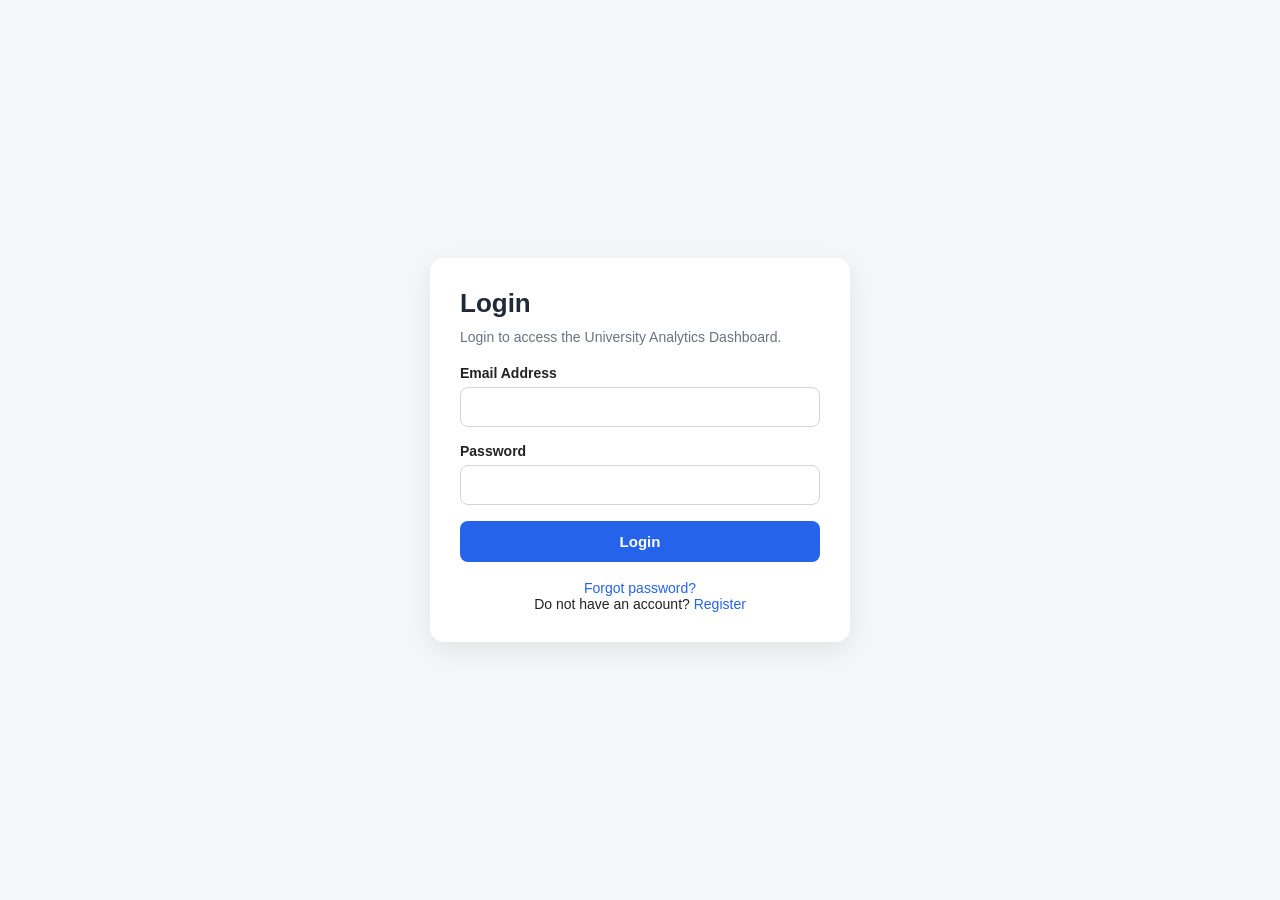
==== frontend-client/alumni.html @ 3763b89b "Finish first two phases of frontend part. Co-authored-by: Copilot <copilot@github.com>" ====
<!DOCTYPE html>
<html lang="en">
<head>
    <meta charset="UTF-8">
    <title>View Alumni - Alumni Analytics</title>
    <link rel="stylesheet" href="assets/css/style.css">
</head>
<body>

<div class="dashboard-layout">
    <aside class="sidebar">
        <h2>Alumni CW2</h2>
        <a href="dashboard.html">Dashboard</a>
        <a href="alumni.html">View Alumni</a>
        <a href="analytics.html">Graphs</a>
        <a href="reports.html">Reports</a>
        <a href="bidding.html">Bidding</a>
        <a href="#" onclick="logout()">Logout</a>
    </aside>

    <main class="main-content">
        <div class="page-header">
            <h1>View Alumni</h1>
            <p>Filter alumni by programme, graduation year, and industry sector.</p>
        </div>

        <section class="filter-panel">
            <div>
                <label>Programme</label>
                <input type="text" id="programmeFilter" placeholder="Computer Science">
            </div>

            <div>
                <label>Graduation Year</label>
                <input type="number" id="graduationYearFilter" placeholder="2024">
            </div>

            <div>
                <label>Industry Sector</label>
                <input type="text" id="industrySectorFilter" placeholder="Technology">
            </div>

            <button onclick="loadAlumni()">Apply Filters</button>
        </section>

        <section class="table-card">
            <h2>Alumni Records</h2>

            <div class="table-wrapper">
                <table class="data-table">
                    <thead>
                        <tr>
                            <th>Name</th>
                            <th>Email</th>
                            <th>Programme</th>
                            <th>Graduation Year</th>
                            <th>Job Title</th>
                            <th>Company</th>
                            <th>Industry</th>
                        </tr>
                    </thead>
                    <tbody id="alumniTableBody">
                        <tr>
                            <td colspan="7" class="empty-message">Loading alumni records...</td>
                        </tr>
                    </tbody>
                </table>
            </div>
        </section>
    </main>
</div>

<script src="assets/js/config.js"></script>
<script src="assets/js/auth.js"></script>
<script src="assets/js/alumni.js"></script>
</body>
</html>
---- frontend-client/assets/css/style.css ----
* {
    margin: 0;
    padding: 0;
    box-sizing: border-box;
    font-family: Arial, Helvetica, sans-serif;
}

body {
    background: #f4f6f9;
    color: #222;
}

.auth-page {
    min-height: 100vh;
    display: flex;
    align-items: center;
    justify-content: center;
    padding: 20px;
}

.auth-card {
    width: 100%;
    max-width: 420px;
    background: #ffffff;
    padding: 30px;
    border-radius: 14px;
    box-shadow: 0 8px 25px rgba(0, 0, 0, 0.08);
}

.auth-card h1 {
    margin-bottom: 10px;
    font-size: 26px;
    color: #1f2937;
}

.auth-card p {
    margin-bottom: 20px;
    color: #6b7280;
    font-size: 14px;
}

.form-group {
    margin-bottom: 16px;
}

.form-group label {
    display: block;
    margin-bottom: 6px;
    font-weight: bold;
    font-size: 14px;
}

.form-group input {
    width: 100%;
    padding: 11px;
    border: 1px solid #d1d5db;
    border-radius: 8px;
    font-size: 14px;
}

.form-group input:focus {
    outline: none;
    border-color: #2563eb;
}

.btn {
    width: 100%;
    padding: 12px;
    border: none;
    border-radius: 8px;
    background: #2563eb;
    color: white;
    font-size: 15px;
    font-weight: bold;
    cursor: pointer;
}

.btn:hover {
    background: #1d4ed8;
}

.auth-links {
    margin-top: 18px;
    text-align: center;
    font-size: 14px;
}

.auth-links a {
    color: #2563eb;
    text-decoration: none;
}

.auth-links a:hover {
    text-decoration: underline;
}

.message {
    margin-top: 15px;
    padding: 12px;
    border-radius: 8px;
    font-size: 14px;
    display: none;
}

.message.success {
    display: block;
    background: #dcfce7;
    color: #166534;
}

.message.error {
    display: block;
    background: #fee2e2;
    color: #991b1b;
}

.dashboard-layout {
    display: flex;
    min-height: 100vh;
}

.sidebar {
    width: 240px;
    background: #111827;
    color: white;
    padding: 20px;
}

.sidebar h2 {
    margin-bottom: 25px;
    font-size: 20px;
}

.sidebar a {
    display: block;
    color: #d1d5db;
    text-decoration: none;
    margin-bottom: 14px;
    padding: 10px;
    border-radius: 8px;
}

.sidebar a:hover {
    background: #1f2937;
    color: white;
}

.main-content {
    flex: 1;
    padding: 30px;
}

.topbar {
    background: white;
    padding: 18px;
    border-radius: 12px;
    margin-bottom: 25px;
    box-shadow: 0 4px 16px rgba(0,0,0,0.06);
}

.dashboard-cards {
    display: grid;
    grid-template-columns: repeat(4, 1fr);
    gap: 18px;
    margin-bottom: 25px;
}

.dashboard-card {
    background: #ffffff;
    padding: 22px;
    border-radius: 14px;
    box-shadow: 0 4px 16px rgba(0,0,0,0.06);
}

.dashboard-card h3 {
    font-size: 15px;
    color: #6b7280;
    margin-bottom: 10px;
}

.dashboard-card p {
    font-size: 30px;
    font-weight: bold;
    color: #111827;
}

.content-section {
    background: #ffffff;
    padding: 24px;
    border-radius: 14px;
    box-shadow: 0 4px 16px rgba(0,0,0,0.06);
}

.content-section h2 {
    margin-bottom: 10px;
}

@media (max-width: 900px) {
    .dashboard-layout {
        flex-direction: column;
    }

    .sidebar {
        width: 100%;
    }

    .dashboard-cards {
        grid-template-columns: repeat(2, 1fr);
    }
}

@media (max-width: 600px) {
    .dashboard-cards {
        grid-template-columns: 1fr;
    }
}

.page-header {
    margin-bottom: 22px;
}

.page-header h1 {
    font-size: 28px;
    margin-bottom: 6px;
}

.page-header p {
    color: #6b7280;
}

.filter-panel {
    background: #ffffff;
    padding: 20px;
    border-radius: 14px;
    box-shadow: 0 4px 16px rgba(0,0,0,0.06);
    margin-bottom: 22px;
    display: grid;
    grid-template-columns: repeat(4, 1fr);
    gap: 14px;
    align-items: end;
}

.filter-panel label {
    display: block;
    margin-bottom: 6px;
    font-weight: bold;
    font-size: 14px;
}

.filter-panel input,
.filter-panel select {
    width: 100%;
    padding: 11px;
    border: 1px solid #d1d5db;
    border-radius: 8px;
}

.filter-panel button {
    padding: 12px;
    border: none;
    border-radius: 8px;
    background: #2563eb;
    color: white;
    font-weight: bold;
    cursor: pointer;
}

.table-card,
.chart-card,
.report-card {
    background: #ffffff;
    padding: 22px;
    border-radius: 14px;
    box-shadow: 0 4px 16px rgba(0,0,0,0.06);
    margin-bottom: 22px;
}

.table-wrapper {
    overflow-x: auto;
}

.data-table {
    width: 100%;
    border-collapse: collapse;
    font-size: 14px;
}

.data-table th,
.data-table td {
    padding: 12px;
    border-bottom: 1px solid #e5e7eb;
    text-align: left;
}

.data-table th {
    background: #f9fafb;
    font-weight: bold;
}

.chart-grid {
    display: grid;
    grid-template-columns: repeat(2, 1fr);
    gap: 22px;
}

.chart-card h2 {
    margin-bottom: 16px;
    font-size: 18px;
}

.report-actions {
    display: flex;
    gap: 12px;
    margin-top: 16px;
}

.small-btn {
    padding: 10px 14px;
    border: none;
    border-radius: 8px;
    background: #2563eb;
    color: white;
    font-weight: bold;
    cursor: pointer;
}

.small-btn.secondary {
    background: #111827;
}

.empty-message {
    padding: 18px;
    color: #6b7280;
    text-align: center;
}

@media (max-width: 900px) {
    .filter-panel {
        grid-template-columns: 1fr 1fr;
    }

    .chart-grid {
        grid-template-columns: 1fr;
    }
}

@media (max-width: 600px) {
    .filter-panel {
        grid-template-columns: 1fr;
    }
}
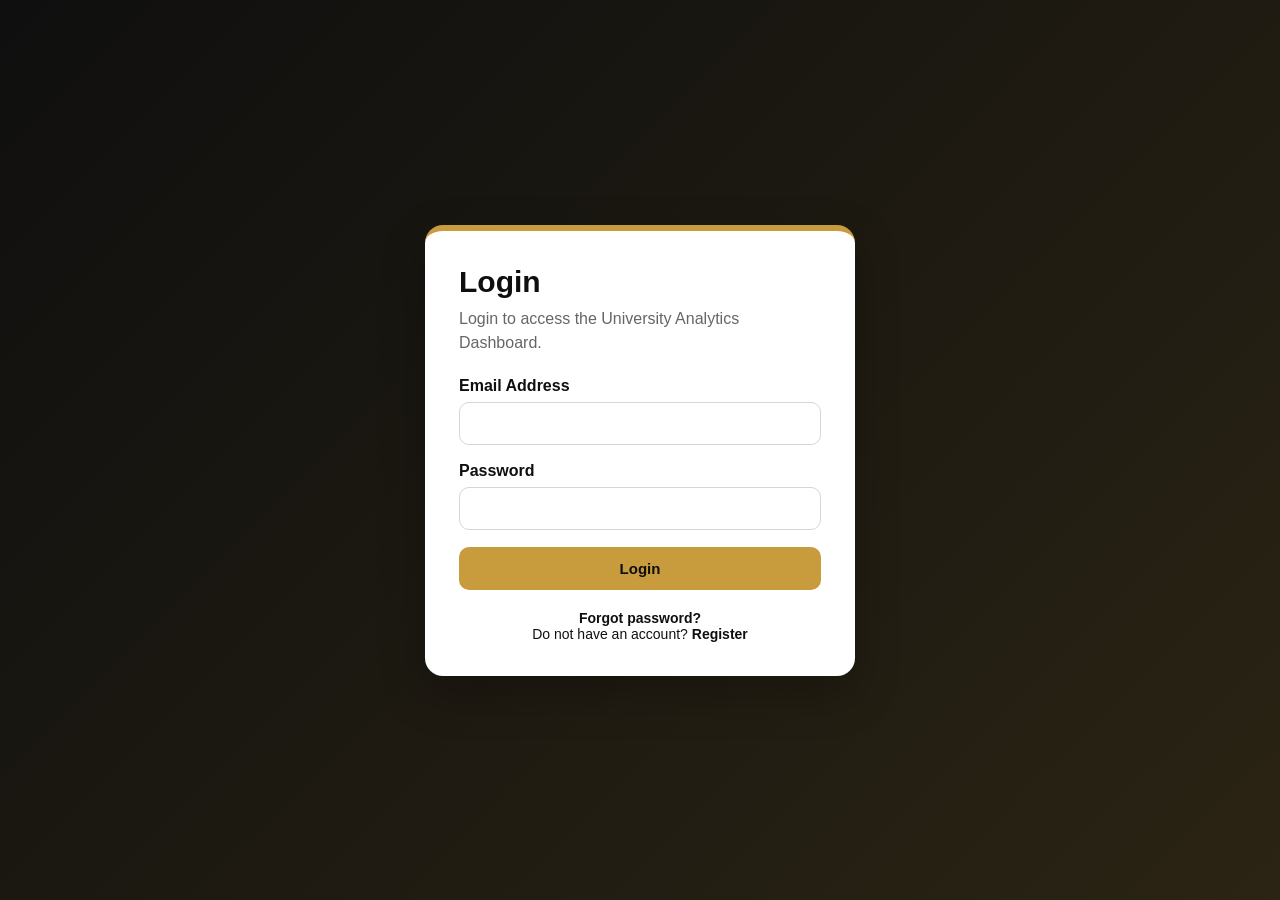
==== commit f31c3565: "Adjustments to the UI." ====
--- a/frontend-client/alumni.html
+++ b/frontend-client/alumni.html
@@ -9,14 +9,24 @@
 
 <div class="dashboard-layout">
     <aside class="sidebar">
+    <div class="sidebar-brand">
         <h2>Alumni CW2</h2>
-        <a href="dashboard.html">Dashboard</a>
-        <a href="alumni.html">View Alumni</a>
-        <a href="analytics.html">Graphs</a>
-        <a href="reports.html">Reports</a>
-        <a href="bidding.html">Bidding</a>
-        <a href="#" onclick="logout()">Logout</a>
-    </aside>
+        <p>Analytics Client</p>
+    </div>
+
+    <nav class="sidebar-nav">
+        <div class="sidebar-links">
+            <a href="dashboard.html">Dashboard</a>
+            <a href="analytics.html">Graphs</a>
+            <a href="alumni.html" class="active">View Alumni</a>
+            <a href="reports.html">Reports</a>
+        </div>
+
+        <div class="sidebar-logout">
+            <a href="#" onclick="logout()">Logout</a>
+        </div>
+    </nav>
+</aside>
 
     <main class="main-content">
         <div class="page-header">
--- a/frontend-client/assets/css/style.css
+++ b/frontend-client/assets/css/style.css
@@ -2,277 +2,485 @@
     margin: 0;
     padding: 0;
     box-sizing: border-box;
+}
+
+:root {
+    --black: #0f0f0f;
+    --dark-black: #090909;
+    --gold: #c89b3c;
+    --light-gold: #e0b84b;
+    --soft-gold: #f7e7bd;
+    --white: #ffffff;
+    --off-white: #f4f4f4;
+    --text-dark: #111111;
+    --text-muted: #666666;
+    --border: #e5e5e5;
+    --danger-bg: #fee2e2;
+    --danger-text: #991b1b;
+    --success-bg: #dcfce7;
+    --success-text: #166534;
+}
+
+body {
     font-family: Arial, Helvetica, sans-serif;
-}
-
-body {
-    background: #f4f6f9;
-    color: #222;
-}
+    background: var(--off-white);
+    color: var(--text-dark);
+}
+
+/* =========================
+   AUTH PAGES
+========================= */
 
 .auth-page {
     min-height: 100vh;
     display: flex;
     align-items: center;
     justify-content: center;
-    padding: 20px;
+    padding: 24px;
+    background: linear-gradient(135deg, var(--black), #2b2414);
 }
 
 .auth-card {
     width: 100%;
-    max-width: 420px;
-    background: #ffffff;
-    padding: 30px;
-    border-radius: 14px;
-    box-shadow: 0 8px 25px rgba(0, 0, 0, 0.08);
+    max-width: 430px;
+    background: var(--white);
+    padding: 34px;
+    border-radius: 18px;
+    border-top: 6px solid var(--gold);
+    box-shadow: 0 18px 45px rgba(0, 0, 0, 0.25);
 }
 
 .auth-card h1 {
-    margin-bottom: 10px;
-    font-size: 26px;
-    color: #1f2937;
+    font-size: 30px;
+    margin-bottom: 8px;
+    color: var(--black);
 }
 
 .auth-card p {
-    margin-bottom: 20px;
-    color: #6b7280;
-    font-size: 14px;
+    color: var(--text-muted);
+    margin-bottom: 22px;
+    line-height: 1.5;
 }
 
 .form-group {
-    margin-bottom: 16px;
+    margin-bottom: 17px;
 }
 
 .form-group label {
     display: block;
-    margin-bottom: 6px;
-    font-weight: bold;
-    font-size: 14px;
-}
-
-.form-group input {
+    margin-bottom: 7px;
+    font-weight: bold;
+    color: var(--black);
+}
+
+.form-group input,
+.form-group select {
     width: 100%;
-    padding: 11px;
-    border: 1px solid #d1d5db;
-    border-radius: 8px;
-    font-size: 14px;
-}
-
-.form-group input:focus {
+    padding: 12px;
+    border: 1px solid #d6d6d6;
+    border-radius: 10px;
+    font-size: 15px;
+    background: #ffffff;
+}
+
+.form-group input:focus,
+.form-group select:focus {
     outline: none;
-    border-color: #2563eb;
+    border-color: var(--gold);
+    box-shadow: 0 0 0 3px rgba(200, 155, 60, 0.2);
 }
 
 .btn {
     width: 100%;
-    padding: 12px;
+    padding: 13px;
     border: none;
-    border-radius: 8px;
-    background: #2563eb;
-    color: white;
+    border-radius: 10px;
+    background: var(--gold);
+    color: var(--black);
     font-size: 15px;
     font-weight: bold;
     cursor: pointer;
+    transition: 0.25s ease;
 }
 
 .btn:hover {
-    background: #1d4ed8;
+    background: var(--light-gold);
+    transform: translateY(-1px);
 }
 
 .auth-links {
-    margin-top: 18px;
+    margin-top: 20px;
     text-align: center;
     font-size: 14px;
 }
 
 .auth-links a {
-    color: #2563eb;
+    color: var(--black);
+    font-weight: bold;
     text-decoration: none;
 }
 
 .auth-links a:hover {
+    color: var(--gold);
     text-decoration: underline;
 }
 
 .message {
-    margin-top: 15px;
-    padding: 12px;
-    border-radius: 8px;
+    margin-top: 16px;
+    padding: 13px;
+    border-radius: 10px;
     font-size: 14px;
     display: none;
+    line-height: 1.5;
 }
 
 .message.success {
     display: block;
-    background: #dcfce7;
-    color: #166534;
+    background: var(--success-bg);
+    color: var(--success-text);
 }
 
 .message.error {
     display: block;
-    background: #fee2e2;
-    color: #991b1b;
-}
+    background: var(--danger-bg);
+    color: var(--danger-text);
+}
+
+/* =========================
+   MAIN LAYOUT
+========================= */
 
 .dashboard-layout {
     display: flex;
     min-height: 100vh;
+    background: var(--off-white);
 }
 
 .sidebar {
-    width: 240px;
-    background: #111827;
-    color: white;
-    padding: 20px;
-}
-
-.sidebar h2 {
-    margin-bottom: 25px;
-    font-size: 20px;
-}
-
+    width: 250px;
+    background: var(--black);
+    color: var(--white);
+    padding: 28px 20px;
+    position: fixed;
+    top: 0;
+    bottom: 0;
+    left: 0;
+    display: flex;
+    flex-direction: column;
+}
+
+.sidebar-brand {
+    margin-bottom: 34px;
+    padding-bottom: 22px;
+    border-bottom: 1px solid rgba(255, 255, 255, 0.12);
+}
+
+.sidebar-brand h2 {
+    font-size: 24px;
+    color: var(--light-gold);
+    margin-bottom: 5px;
+}
+
+.sidebar-brand p {
+    font-size: 13px;
+    color: #cfcfcf;
+}
+
+.sidebar-nav {
+    display: flex;
+    flex-direction: column;
+    flex: 1;
+}
+
+.sidebar-links {
+    display: flex;
+    flex-direction: column;
+    gap: 10px;
+}
+
+.sidebar-logout {
+    margin-top: auto;
+    padding-top: 20px;
+}
+
+.sidebar-nav a,
 .sidebar a {
     display: block;
-    color: #d1d5db;
+    color: #eeeeee;
     text-decoration: none;
-    margin-bottom: 14px;
-    padding: 10px;
-    border-radius: 8px;
-}
-
+    padding: 13px 14px;
+    border-radius: 10px;
+    transition: 0.25s ease;
+    font-size: 15px;
+}
+
+/* Normal hover */
+.sidebar-nav a:hover,
 .sidebar a:hover {
-    background: #1f2937;
-    color: white;
+    background: rgba(200, 155, 60, 0.18);
+    color: var(--light-gold);
+}
+
+/* Current page selector */
+.sidebar-nav a.active,
+.sidebar a.active {
+    background: var(--gold);
+    color: var(--black);
+    font-weight: bold;
+}
+
+/* Logout button */
+.sidebar-logout a {
+    background: #1f1f1f;
+    border: 1px solid rgba(224, 184, 75, 0.45);
+    color: var(--light-gold);
+    font-weight: bold;
+    text-align: center;
+}
+
+.sidebar-logout a:hover {
+    background: var(--gold);
+    color: var(--black);
+    border-color: var(--gold);
 }
 
 .main-content {
     flex: 1;
-    padding: 30px;
-}
-
+    margin-left: 250px;
+    padding: 32px;
+}
+
+/* =========================
+   DASHBOARD
+========================= */
+
+.hero-section,
 .topbar {
-    background: white;
-    padding: 18px;
-    border-radius: 12px;
-    margin-bottom: 25px;
-    box-shadow: 0 4px 16px rgba(0,0,0,0.06);
+    background: linear-gradient(135deg, var(--black), #2b2414);
+    color: var(--white);
+    border-radius: 18px;
+    padding: 28px 30px;
+    margin-bottom: 24px;
+    box-shadow: 0 10px 28px rgba(0, 0, 0, 0.15);
+    border-left: 6px solid var(--gold);
+}
+
+.hero-section h1,
+.topbar h1 {
+    font-size: 34px;
+    margin-bottom: 8px;
+}
+
+.hero-section p,
+.topbar p {
+    color: #eeeeee;
+    line-height: 1.5;
+}
+
+.section-label {
+    color: var(--light-gold) !important;
+    text-transform: uppercase;
+    letter-spacing: 1px;
+    font-size: 12px;
+    font-weight: bold;
+    margin-bottom: 8px;
 }
 
 .dashboard-cards {
     display: grid;
     grid-template-columns: repeat(4, 1fr);
     gap: 18px;
-    margin-bottom: 25px;
+    margin-bottom: 24px;
 }
 
 .dashboard-card {
-    background: #ffffff;
+    background: var(--white);
+    padding: 24px;
+    border-radius: 18px;
+    border-top: 5px solid var(--gold);
+    box-shadow: 0 8px 24px rgba(0, 0, 0, 0.08);
+    transition: 0.25s ease;
+}
+
+.dashboard-card:hover {
+    transform: translateY(-3px);
+    box-shadow: 0 12px 28px rgba(0, 0, 0, 0.12);
+}
+
+.dashboard-card .card-label,
+.dashboard-card h3 {
+    display: block;
+    color: var(--text-muted);
+    font-size: 15px;
+    font-weight: bold;
+    margin-bottom: 12px;
+}
+
+.dashboard-card p {
+    font-size: 38px;
+    font-weight: bold;
+    color: var(--black);
+    margin-bottom: 8px;
+}
+
+.dashboard-card small {
+    color: var(--text-muted);
+    font-size: 13px;
+}
+
+.content-section {
+    background: var(--white);
+    padding: 26px;
+    border-radius: 18px;
+    border-left: 6px solid var(--gold);
+    box-shadow: 0 8px 24px rgba(0, 0, 0, 0.08);
+    margin-bottom: 22px;
+}
+
+.content-section h2 {
+    font-size: 24px;
+    margin-bottom: 10px;
+    color: var(--black);
+}
+
+.content-section p {
+    color: #444444;
+    line-height: 1.6;
+}
+
+.quick-actions {
+    display: flex;
+    gap: 12px;
+    margin-top: 20px;
+}
+
+.quick-actions a {
+    display: inline-block;
+    background: var(--black);
+    color: var(--light-gold);
+    padding: 11px 16px;
+    border-radius: 10px;
+    text-decoration: none;
+    font-weight: bold;
+    transition: 0.25s ease;
+}
+
+.quick-actions a:hover {
+    background: var(--gold);
+    color: var(--black);
+}
+
+/* =========================
+   PAGE HEADER
+========================= */
+
+.page-header {
+    background: linear-gradient(135deg, var(--black), #2b2414);
+    color: var(--white);
+    border-radius: 18px;
+    padding: 26px 30px;
+    margin-bottom: 22px;
+    border-left: 6px solid var(--gold);
+    box-shadow: 0 10px 28px rgba(0, 0, 0, 0.15);
+}
+
+.page-header h1 {
+    font-size: 30px;
+    margin-bottom: 8px;
+}
+
+.page-header p {
+    color: #eeeeee;
+    line-height: 1.5;
+}
+
+/* =========================
+   FILTER PANEL
+========================= */
+
+.filter-panel {
+    background: var(--white);
     padding: 22px;
-    border-radius: 14px;
-    box-shadow: 0 4px 16px rgba(0,0,0,0.06);
-}
-
-.dashboard-card h3 {
-    font-size: 15px;
-    color: #6b7280;
-    margin-bottom: 10px;
-}
-
-.dashboard-card p {
-    font-size: 30px;
-    font-weight: bold;
-    color: #111827;
-}
-
-.content-section {
-    background: #ffffff;
-    padding: 24px;
-    border-radius: 14px;
-    box-shadow: 0 4px 16px rgba(0,0,0,0.06);
-}
-
-.content-section h2 {
-    margin-bottom: 10px;
-}
-
-@media (max-width: 900px) {
-    .dashboard-layout {
-        flex-direction: column;
-    }
-
-    .sidebar {
-        width: 100%;
-    }
-
-    .dashboard-cards {
-        grid-template-columns: repeat(2, 1fr);
-    }
-}
-
-@media (max-width: 600px) {
-    .dashboard-cards {
-        grid-template-columns: 1fr;
-    }
-}
-
-.page-header {
-    margin-bottom: 22px;
-}
-
-.page-header h1 {
-    font-size: 28px;
-    margin-bottom: 6px;
-}
-
-.page-header p {
-    color: #6b7280;
-}
-
-.filter-panel {
-    background: #ffffff;
-    padding: 20px;
-    border-radius: 14px;
-    box-shadow: 0 4px 16px rgba(0,0,0,0.06);
+    border-radius: 18px;
+    box-shadow: 0 8px 24px rgba(0, 0, 0, 0.08);
     margin-bottom: 22px;
     display: grid;
     grid-template-columns: repeat(4, 1fr);
-    gap: 14px;
+    gap: 16px;
     align-items: end;
+    border-top: 5px solid var(--gold);
 }
 
 .filter-panel label {
     display: block;
-    margin-bottom: 6px;
-    font-weight: bold;
+    margin-bottom: 7px;
+    font-weight: bold;
+    color: var(--black);
     font-size: 14px;
 }
 
 .filter-panel input,
 .filter-panel select {
     width: 100%;
-    padding: 11px;
-    border: 1px solid #d1d5db;
-    border-radius: 8px;
-}
-
-.filter-panel button {
     padding: 12px;
+    border: 1px solid #d6d6d6;
+    border-radius: 10px;
+    font-size: 14px;
+    background: #ffffff;
+}
+
+.filter-panel input:focus,
+.filter-panel select:focus {
+    outline: none;
+    border-color: var(--gold);
+    box-shadow: 0 0 0 3px rgba(200, 155, 60, 0.2);
+}
+
+.filter-panel button,
+.small-btn {
+    padding: 12px 15px;
     border: none;
-    border-radius: 8px;
-    background: #2563eb;
-    color: white;
+    border-radius: 10px;
+    background: var(--gold);
+    color: var(--black);
     font-weight: bold;
     cursor: pointer;
-}
+    transition: 0.25s ease;
+}
+
+.filter-panel button:hover,
+.small-btn:hover {
+    background: var(--light-gold);
+    transform: translateY(-1px);
+}
+
+.small-btn.secondary {
+    background: var(--black);
+    color: var(--light-gold);
+}
+
+.small-btn.secondary:hover {
+    background: #242424;
+}
+
+/* =========================
+   TABLES
+========================= */
 
 .table-card,
-.chart-card,
 .report-card {
-    background: #ffffff;
-    padding: 22px;
-    border-radius: 14px;
-    box-shadow: 0 4px 16px rgba(0,0,0,0.06);
+    background: var(--white);
+    padding: 24px;
+    border-radius: 18px;
+    border-top: 5px solid var(--gold);
+    box-shadow: 0 8px 24px rgba(0, 0, 0, 0.08);
     margin-bottom: 22px;
+}
+
+.table-card h2,
+.report-card h2 {
+    margin-bottom: 16px;
+    color: var(--black);
 }
 
 .table-wrapper {
@@ -287,15 +495,30 @@
 
 .data-table th,
 .data-table td {
-    padding: 12px;
-    border-bottom: 1px solid #e5e7eb;
+    padding: 13px 12px;
+    border-bottom: 1px solid var(--border);
     text-align: left;
 }
 
 .data-table th {
-    background: #f9fafb;
-    font-weight: bold;
-}
+    background: var(--black);
+    color: var(--light-gold);
+    font-weight: bold;
+}
+
+.data-table tr:hover td {
+    background: #fff8e8;
+}
+
+.empty-message {
+    padding: 20px;
+    color: var(--text-muted);
+    text-align: center;
+}
+
+/* =========================
+   CHARTS / ANALYTICS
+========================= */
 
 .chart-grid {
     display: grid;
@@ -303,40 +526,57 @@
     gap: 22px;
 }
 
+.chart-card {
+    background: var(--white);
+    padding: 24px;
+    border-radius: 18px;
+    border-top: 5px solid var(--gold);
+    box-shadow: 0 8px 24px rgba(0, 0, 0, 0.08);
+    min-height: 360px;
+}
+
 .chart-card h2 {
-    margin-bottom: 16px;
-    font-size: 18px;
-}
+    margin-bottom: 18px;
+    font-size: 19px;
+    color: var(--black);
+}
+
+.chart-card canvas {
+    max-width: 100%;
+}
+
+/* =========================
+   REPORTS
+========================= */
 
 .report-actions {
     display: flex;
     gap: 12px;
-    margin-top: 16px;
-}
-
-.small-btn {
-    padding: 10px 14px;
-    border: none;
-    border-radius: 8px;
-    background: #2563eb;
-    color: white;
-    font-weight: bold;
-    cursor: pointer;
-}
-
-.small-btn.secondary {
-    background: #111827;
-}
-
-.empty-message {
-    padding: 18px;
-    color: #6b7280;
-    text-align: center;
-}
-
-@media (max-width: 900px) {
+    margin-top: 18px;
+}
+
+#reportOutput {
+    color: #333333;
+    line-height: 1.6;
+}
+
+#reportOutput h3 {
+    margin-top: 12px;
+    margin-bottom: 8px;
+    color: var(--black);
+}
+
+/* =========================
+   RESPONSIVE
+========================= */
+
+@media (max-width: 1100px) {
+    .dashboard-cards {
+        grid-template-columns: repeat(2, 1fr);
+    }
+
     .filter-panel {
-        grid-template-columns: 1fr 1fr;
+        grid-template-columns: repeat(2, 1fr);
     }
 
     .chart-grid {
@@ -344,8 +584,58 @@
     }
 }
 
+@media (max-width: 800px) {
+    .dashboard-layout {
+        flex-direction: column;
+    }
+
+    .sidebar {
+        position: relative;
+        width: 100%;
+        min-height: auto;
+        display: block;
+    }
+
+    .main-content {
+        margin-left: 0;
+        padding: 22px;
+    }
+
+    .sidebar-nav {
+        display: block;
+    }
+
+    .sidebar-links {
+        display: grid;
+        grid-template-columns: repeat(2, 1fr);
+        gap: 8px;
+    }
+
+    .sidebar-logout {
+        margin-top: 12px;
+        padding-top: 0;
+    }
+
+    .sidebar-nav a,
+    .sidebar a {
+        margin-bottom: 0;
+    }
+}
+
 @media (max-width: 600px) {
+    .dashboard-cards,
     .filter-panel {
         grid-template-columns: 1fr;
     }
+
+    .hero-section h1,
+    .topbar h1,
+    .page-header h1 {
+        font-size: 26px;
+    }
+
+    .quick-actions,
+    .report-actions {
+        flex-direction: column;
+    }
 }
